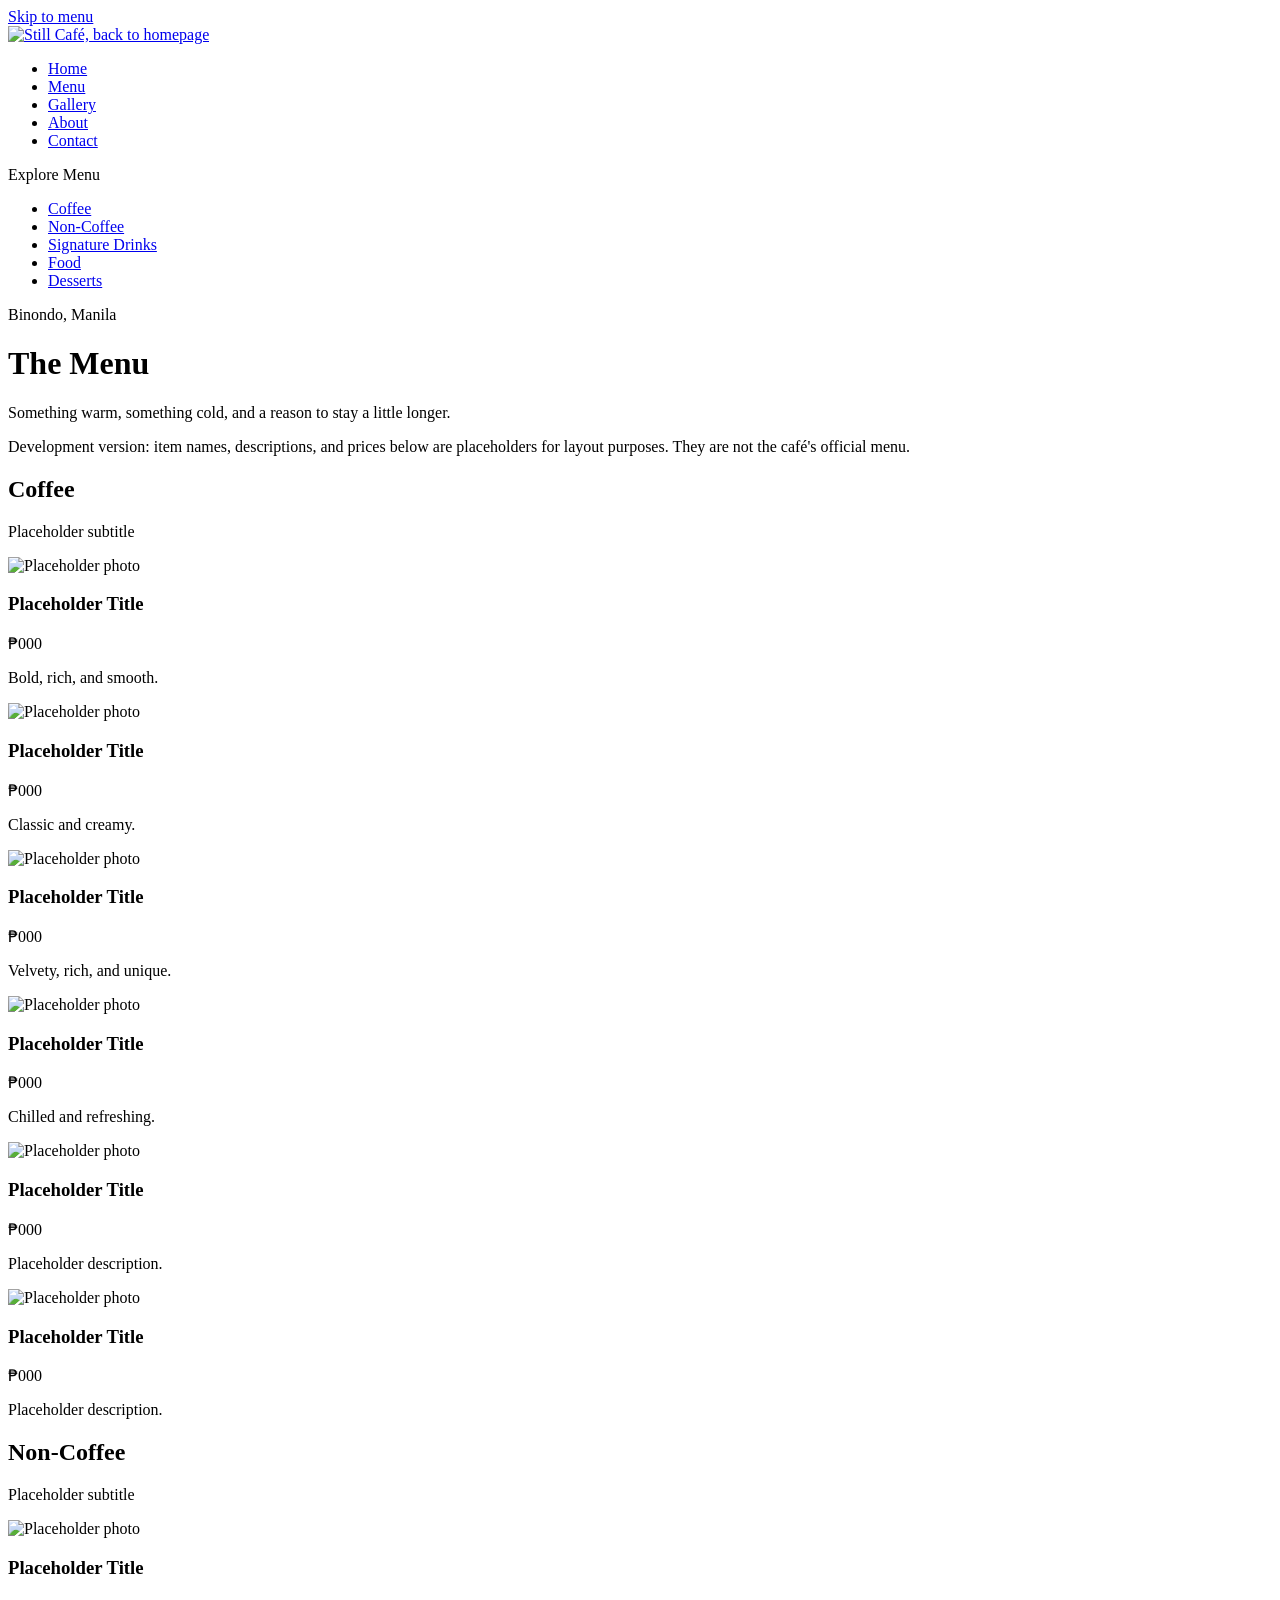
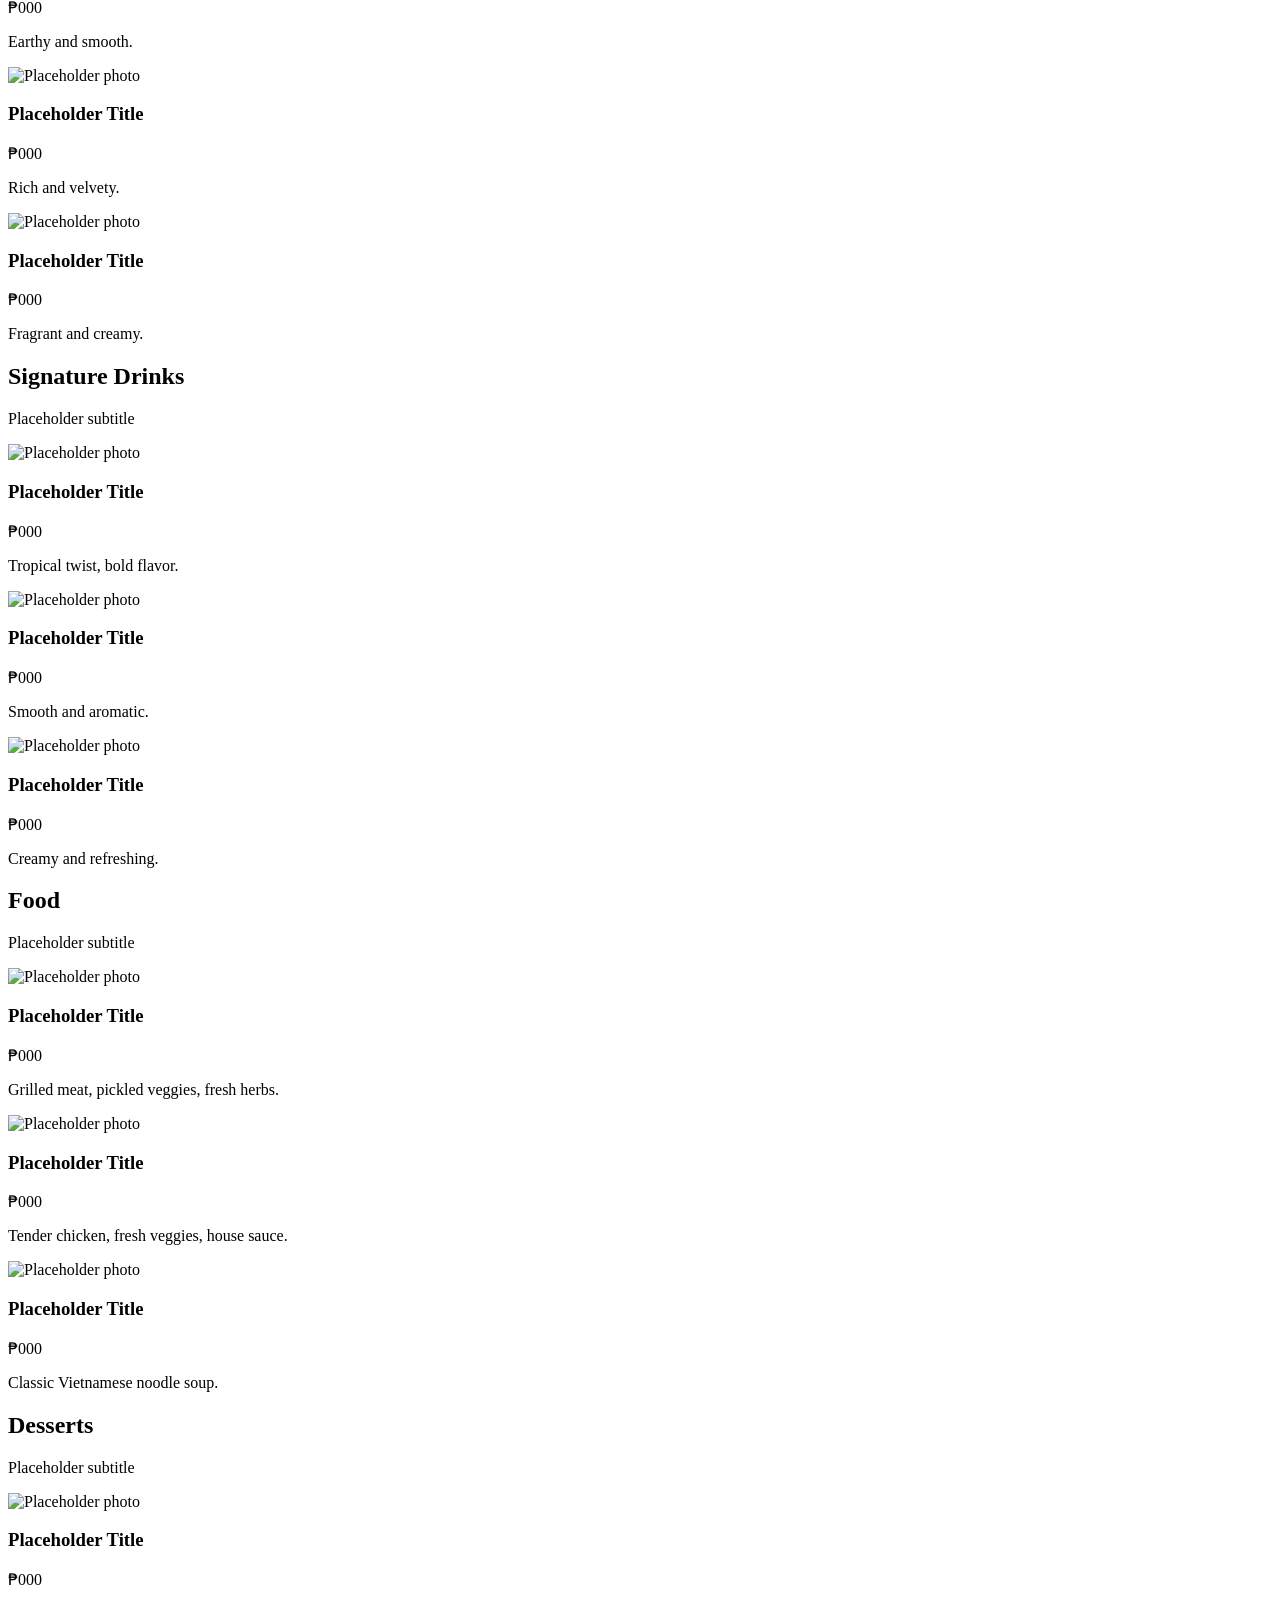
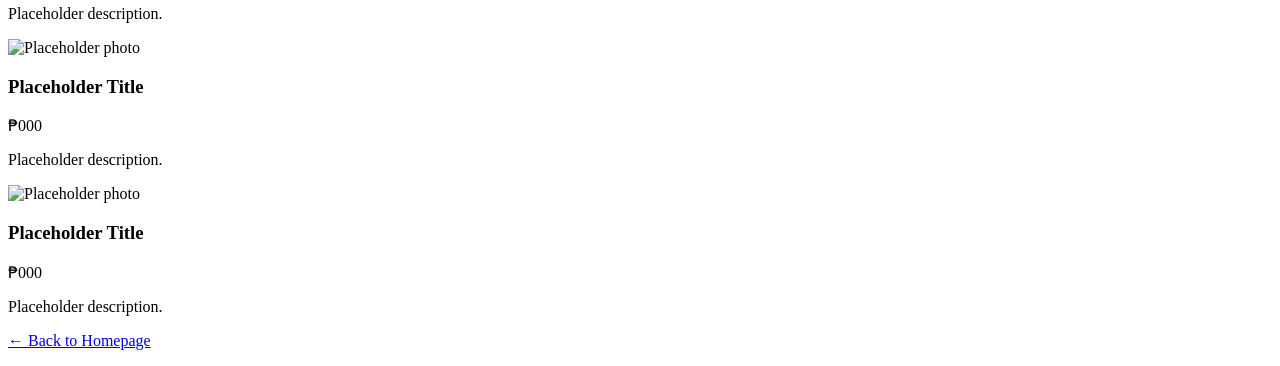
==== menu.html @ 6da1e7d9 "Add files via upload" ====
<!DOCTYPE html>
<html lang="en">
<head>
  <meta charset="UTF-8">
  <meta name="viewport" content="width=device-width, initial-scale=1.0">
  <title>Menu | STIILL CAFÉ (Unofficial Redesign Concept)</title>
  <meta name="description" content="Menu page for an unofficial STIILL CAFÉ website redesign concept.">

  <link rel="preconnect" href="https://fonts.googleapis.com">
  <link rel="preconnect" href="https://fonts.gstatic.com" crossorigin>
  <link href="https://fonts.googleapis.com/css2?family=Cormorant+Garamond:wght@400;500;600&family=Inter:wght@400;500&family=Saira+Extra+Condensed:wght@300;400;500&display=swap" rel="stylesheet">

  <link rel="stylesheet" href="css/style.css">
</head>
<body class="menu-page">

  <a class="skip-link" href="#menu-content">Skip to menu</a>

  <!-- ===== TOP NAVIGATION ===== -->
  <header class="menu-header">
    <nav class="nav container" aria-label="Main navigation">
      <a class="logo" href="index.html">
        <img src="images/logo.png" alt="Still Café, back to homepage">
      </a>
      <ul class="nav-list">
        <li><a href="index.html">Home</a></li>
        <li><a href="menu.html" aria-current="page">Menu</a></li>
        <li><a href="index.html#gallery">Gallery</a></li>
        <li><a href="index.html#about">About</a></li>
        <li><a href="index.html#visit">Contact</a></li>
      </ul>
    </nav>
  </header>

  <div class="menu-layout">

    <!-- ===== SIDEBAR: CATEGORIES ===== -->
    <aside class="menu-sidebar" aria-label="Menu categories">
      <p class="sidebar-title">Explore Menu</p>
      <ul class="sidebar-list">
        <li><a href="#coffee">Coffee</a></li>
        <li><a href="#non-coffee">Non-Coffee</a></li>
        <li><a href="#signature">Signature Drinks</a></li>
        <li><a href="#food">Food</a></li>
        <li><a href="#desserts">Desserts</a></li>
      </ul>
    </aside>

    <!-- ===== MAIN MENU CONTENT ===== -->
    <main class="menu-main" id="menu-content">

      <div class="menu-intro">
        <p class="menu-eyebrow">Binondo, Manila</p>
        <h1>The Menu</h1>
        <p>Something warm, something cold, and a reason to stay a little longer.</p>
        <p class="menu-note">
          Development version: item names, descriptions, and prices below are
          placeholders for layout purposes. They are not the café's official menu.
        </p>
      </div>

      <!-- ----- COFFEE (6 cards = 2 rows of 3) ----- -->
      <section class="menu-section" id="coffee" aria-labelledby="coffee-title">
        <div class="section-head">
          <h2 id="coffee-title">Coffee</h2>
          <p>Placeholder subtitle</p>
        </div>
        <div class="menu-grid">

          <article class="menu-card">
            <div class="menu-card-media">
              <img src="images/menu/coffee-1.jpg" alt="Placeholder photo" loading="lazy">
            </div>
            <div class="menu-card-body">
              <div class="menu-card-head">
                <h3>Placeholder Title</h3>
                <p class="menu-price">₱000</p>
              </div>
              <p class="menu-desc">Bold, rich, and smooth.</p>
            </div>
          </article>

          <article class="menu-card">
            <div class="menu-card-media">
              <img src="images/menu/coffee-2.jpg" alt="Placeholder photo" loading="lazy">
            </div>
            <div class="menu-card-body">
              <div class="menu-card-head">
                <h3>Placeholder Title</h3>
                <p class="menu-price">₱000</p>
              </div>
              <p class="menu-desc">Classic and creamy.</p>
            </div>
          </article>

          <article class="menu-card">
            <div class="menu-card-media">
              <img src="images/menu/coffee-3.jpg" alt="Placeholder photo" loading="lazy">
            </div>
            <div class="menu-card-body">
              <div class="menu-card-head">
                <h3>Placeholder Title</h3>
                <p class="menu-price">₱000</p>
              </div>
              <p class="menu-desc">Velvety, rich, and unique.</p>
            </div>
          </article>

          <article class="menu-card">
            <div class="menu-card-media">
              <img src="images/menu/coffee-4.jpg" alt="Placeholder photo" loading="lazy">
            </div>
            <div class="menu-card-body">
              <div class="menu-card-head">
                <h3>Placeholder Title</h3>
                <p class="menu-price">₱000</p>
              </div>
              <p class="menu-desc">Chilled and refreshing.</p>
            </div>
          </article>

          <article class="menu-card">
            <div class="menu-card-media">
              <img src="images/menu/coffee-5.jpg" alt="Placeholder photo" loading="lazy">
            </div>
            <div class="menu-card-body">
              <div class="menu-card-head">
                <h3>Placeholder Title</h3>
                <p class="menu-price">₱000</p>
              </div>
              <p class="menu-desc">Placeholder description.</p>
            </div>
          </article>

          <article class="menu-card">
            <div class="menu-card-media">
              <img src="images/menu/coffee-6.jpg" alt="Placeholder photo" loading="lazy">
            </div>
            <div class="menu-card-body">
              <div class="menu-card-head">
                <h3>Placeholder Title</h3>
                <p class="menu-price">₱000</p>
              </div>
              <p class="menu-desc">Placeholder description.</p>
            </div>
          </article>

        </div>
      </section>

      <!-- ----- NON-COFFEE ----- -->
      <section class="menu-section" id="non-coffee" aria-labelledby="non-coffee-title">
        <div class="section-head">
          <h2 id="non-coffee-title">Non-Coffee</h2>
          <p>Placeholder subtitle</p>
        </div>
        <div class="menu-grid">

          <article class="menu-card">
            <div class="menu-card-media">
              <img src="images/menu/non-coffee-1.jpg" alt="Placeholder photo" loading="lazy">
            </div>
            <div class="menu-card-body">
              <div class="menu-card-head">
                <h3>Placeholder Title</h3>
                <p class="menu-price">₱000</p>
              </div>
              <p class="menu-desc">Earthy and smooth.</p>
            </div>
          </article>

          <article class="menu-card">
            <div class="menu-card-media">
              <img src="images/menu/non-coffee-2.jpg" alt="Placeholder photo" loading="lazy">
            </div>
            <div class="menu-card-body">
              <div class="menu-card-head">
                <h3>Placeholder Title</h3>
                <p class="menu-price">₱000</p>
              </div>
              <p class="menu-desc">Rich and velvety.</p>
            </div>
          </article>

          <article class="menu-card">
            <div class="menu-card-media">
              <img src="images/menu/non-coffee-3.jpg" alt="Placeholder photo" loading="lazy">
            </div>
            <div class="menu-card-body">
              <div class="menu-card-head">
                <h3>Placeholder Title</h3>
                <p class="menu-price">₱000</p>
              </div>
              <p class="menu-desc">Fragrant and creamy.</p>
            </div>
          </article>

        </div>
      </section>

      <!-- ----- SIGNATURE DRINKS ----- -->
      <section class="menu-section" id="signature" aria-labelledby="signature-title">
        <div class="section-head">
          <h2 id="signature-title">Signature Drinks</h2>
          <p>Placeholder subtitle</p>
        </div>
        <div class="menu-grid">

          <article class="menu-card">
            <div class="menu-card-media">
              <img src="images/menu/signature-1.jpg" alt="Placeholder photo" loading="lazy">
            </div>
            <div class="menu-card-body">
              <div class="menu-card-head">
                <h3>Placeholder Title</h3>
                <p class="menu-price">₱000</p>
              </div>
              <p class="menu-desc">Tropical twist, bold flavor.</p>
            </div>
          </article>

          <article class="menu-card">
            <div class="menu-card-media">
              <img src="images/menu/signature-2.jpg" alt="Placeholder photo" loading="lazy">
            </div>
            <div class="menu-card-body">
              <div class="menu-card-head">
                <h3>Placeholder Title</h3>
                <p class="menu-price">₱000</p>
              </div>
              <p class="menu-desc">Smooth and aromatic.</p>
            </div>
          </article>

          <article class="menu-card">
            <div class="menu-card-media">
              <img src="images/menu/signature-3.jpg" alt="Placeholder photo" loading="lazy">
            </div>
            <div class="menu-card-body">
              <div class="menu-card-head">
                <h3>Placeholder Title</h3>
                <p class="menu-price">₱000</p>
              </div>
              <p class="menu-desc">Creamy and refreshing.</p>
            </div>
          </article>

        </div>
      </section>

      <!-- ----- FOOD ----- -->
      <section class="menu-section" id="food" aria-labelledby="food-title">
        <div class="section-head">
          <h2 id="food-title">Food</h2>
          <p>Placeholder subtitle</p>
        </div>
        <div class="menu-grid">

          <article class="menu-card">
            <div class="menu-card-media">
              <img src="images/menu/food-1.jpg" alt="Placeholder photo" loading="lazy">
            </div>
            <div class="menu-card-body">
              <div class="menu-card-head">
                <h3>Placeholder Title</h3>
                <p class="menu-price">₱000</p>
              </div>
              <p class="menu-desc">Grilled meat, pickled veggies, fresh herbs.</p>
            </div>
          </article>

          <article class="menu-card">
            <div class="menu-card-media">
              <img src="images/menu/food-2.jpg" alt="Placeholder photo" loading="lazy">
            </div>
            <div class="menu-card-body">
              <div class="menu-card-head">
                <h3>Placeholder Title</h3>
                <p class="menu-price">₱000</p>
              </div>
              <p class="menu-desc">Tender chicken, fresh veggies, house sauce.</p>
            </div>
          </article>

          <article class="menu-card">
            <div class="menu-card-media">
              <img src="images/menu/food-3.jpg" alt="Placeholder photo" loading="lazy">
            </div>
            <div class="menu-card-body">
              <div class="menu-card-head">
                <h3>Placeholder Title</h3>
                <p class="menu-price">₱000</p>
              </div>
              <p class="menu-desc">Classic Vietnamese noodle soup.</p>
            </div>
          </article>

        </div>
      </section>

      <!-- ----- DESSERTS ----- -->
      <section class="menu-section" id="desserts" aria-labelledby="desserts-title">
        <div class="section-head">
          <h2 id="desserts-title">Desserts</h2>
          <p>Placeholder subtitle</p>
        </div>
        <div class="menu-grid">

          <article class="menu-card">
            <div class="menu-card-media">
              <img src="images/menu/dessert-1.jpg" alt="Placeholder photo" loading="lazy">
            </div>
            <div class="menu-card-body">
              <div class="menu-card-head">
                <h3>Placeholder Title</h3>
                <p class="menu-price">₱000</p>
              </div>
              <p class="menu-desc">Placeholder description.</p>
            </div>
          </article>

          <article class="menu-card">
            <div class="menu-card-media">
              <img src="images/menu/dessert-2.jpg" alt="Placeholder photo" loading="lazy">
            </div>
            <div class="menu-card-body">
              <div class="menu-card-head">
                <h3>Placeholder Title</h3>
                <p class="menu-price">₱000</p>
              </div>
              <p class="menu-desc">Placeholder description.</p>
            </div>
          </article>

          <article class="menu-card">
            <div class="menu-card-media">
              <img src="images/menu/dessert-3.jpg" alt="Placeholder photo" loading="lazy">
            </div>
            <div class="menu-card-body">
              <div class="menu-card-head">
                <h3>Placeholder Title</h3>
                <p class="menu-price">₱000</p>
              </div>
              <p class="menu-desc">Placeholder description.</p>
            </div>
          </article>

        </div>
      </section>

      <!-- ----- BACK BUTTON AND FOOTER NOTE ----- -->
      <div class="menu-back">
        <a class="btn btn-dark" href="index.html">← Back to Homepage</a>
      </div>

      <p class="menu-footer">

      </p>

    </main>
  </div>
    <script src="js/main.js"></script>
</body>
</html>
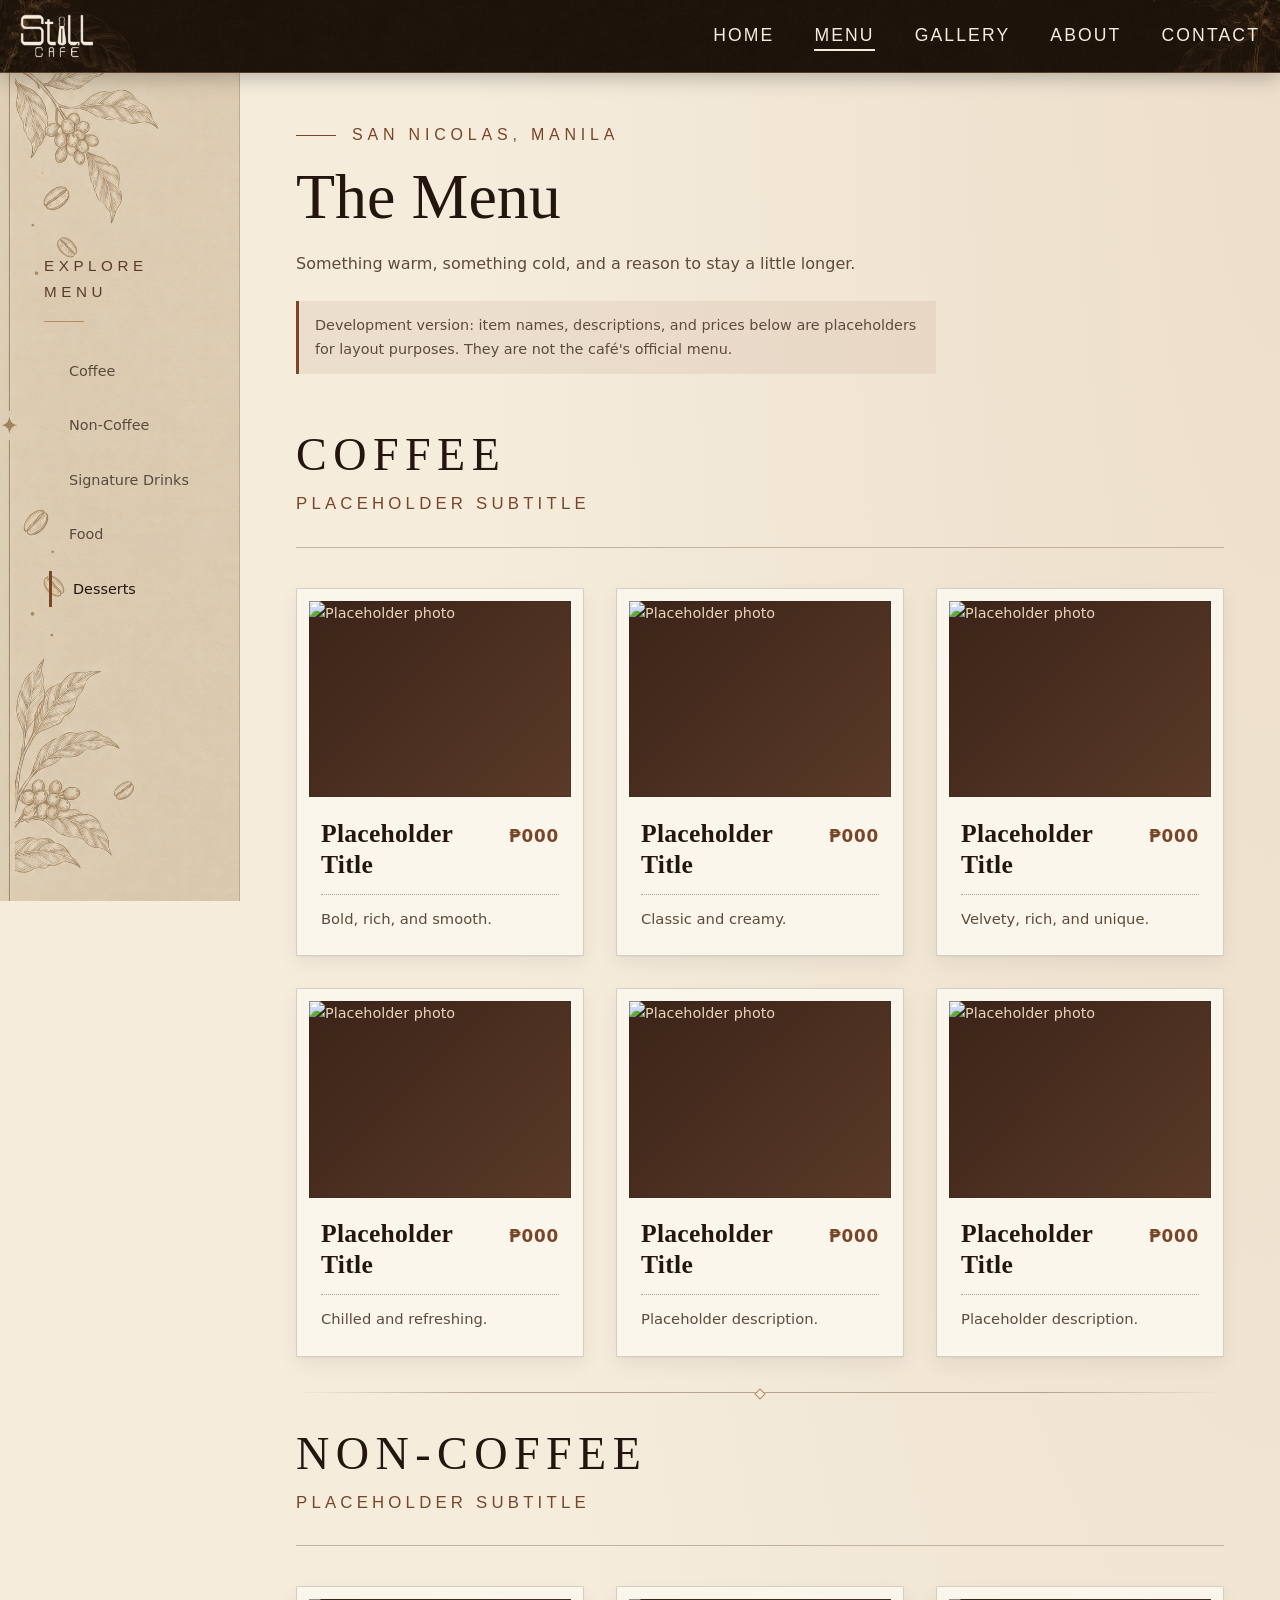
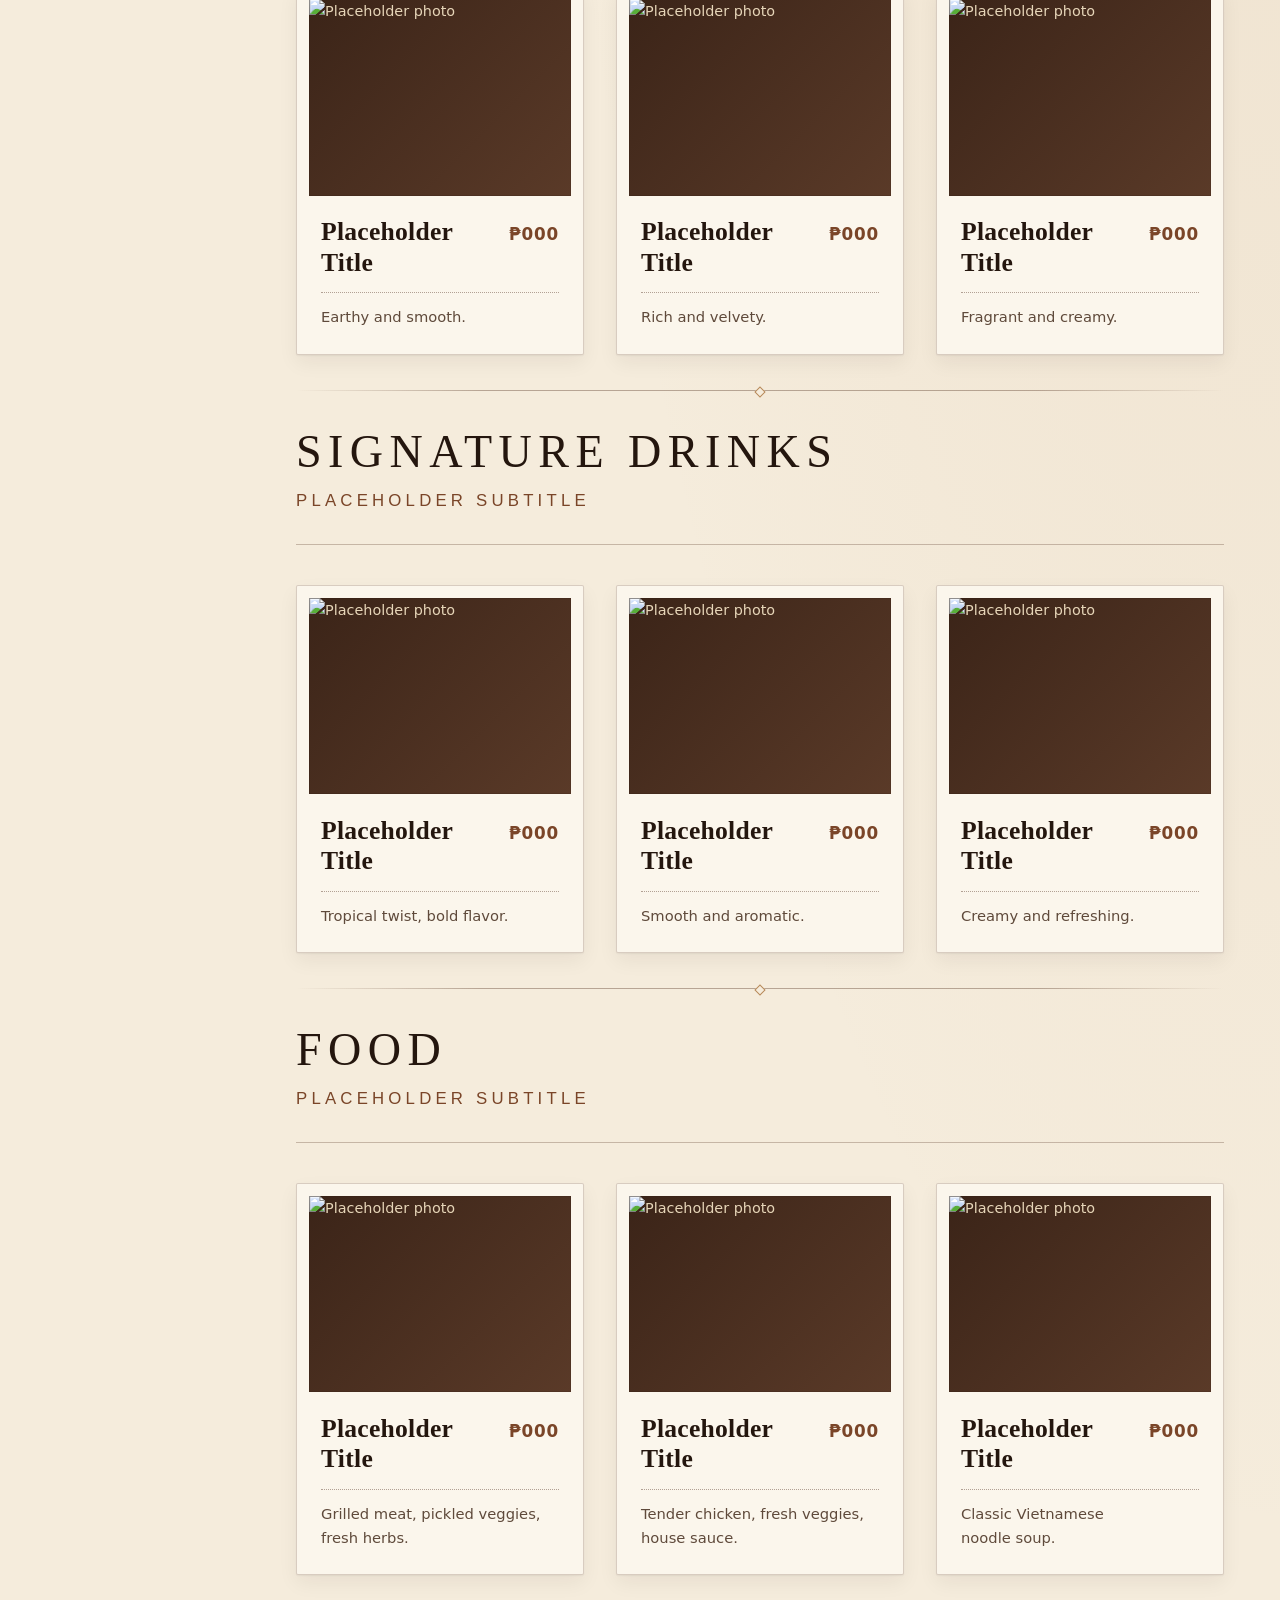
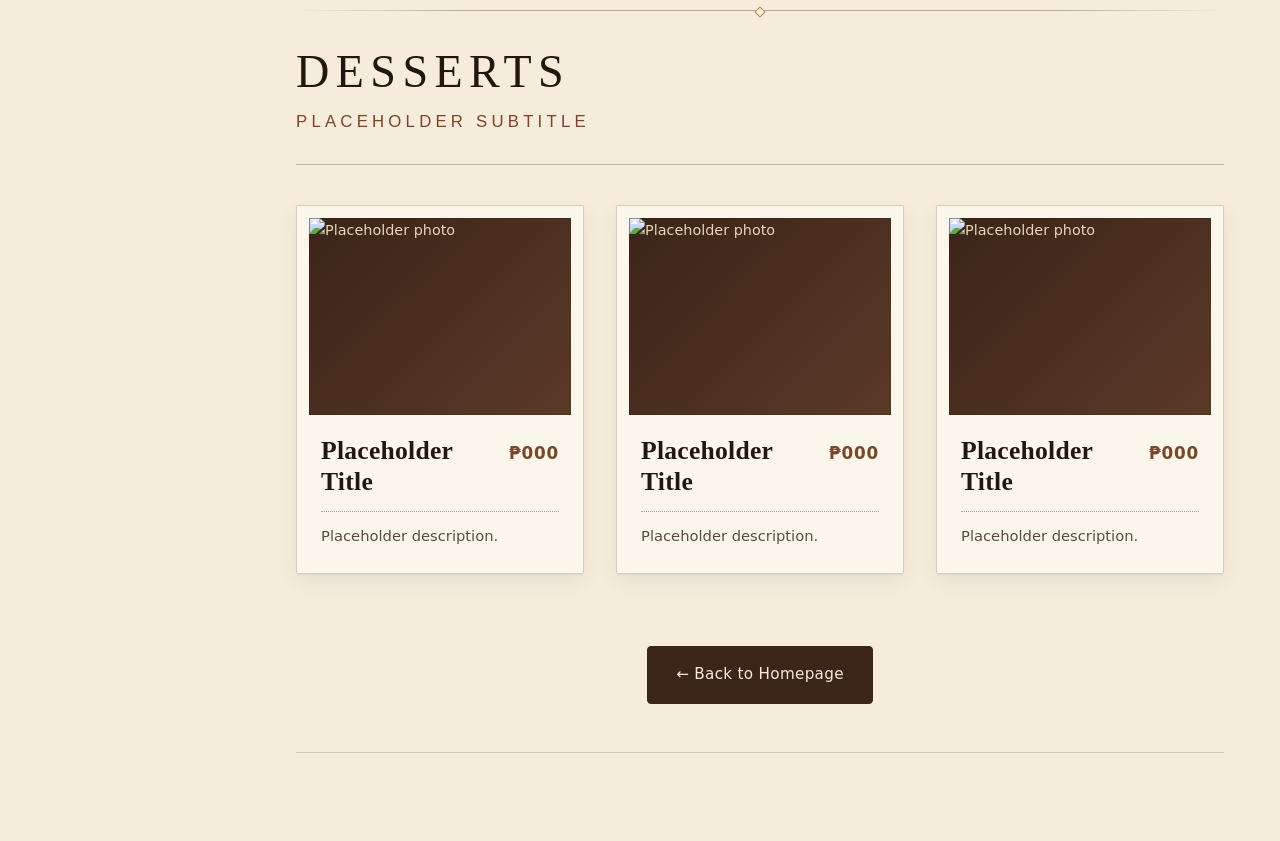
==== commit c7a63c18: "Update menu.html" ====
--- a/menu.html
+++ b/menu.html
@@ -50,7 +50,7 @@
     <main class="menu-main" id="menu-content">
 
       <div class="menu-intro">
-        <p class="menu-eyebrow">Binondo, Manila</p>
+        <p class="menu-eyebrow">San Nicolas, Manila</p>
         <h1>The Menu</h1>
         <p>Something warm, something cold, and a reason to stay a little longer.</p>
         <p class="menu-note">
@@ -361,4 +361,4 @@
   </div>
     <script src="js/main.js"></script>
 </body>
-</html>+</html>
--- a/css/style.css
+++ b/css/style.css
@@ -0,0 +1,1138 @@
+/* ==========================================================
+   STIILL CAFÉ (Unofficial Redesign Concept)
+   style.css
+   ========================================================== */
+
+/* ---------- 1. DESIGN TOKENS (CSS custom properties) ---------- */
+:root {
+  /* Colors */
+  --color-black: #120c09;
+  --color-espresso: #1f140f;
+  --color-coffee: #3b2418;
+  --color-roast: #5a3a28;
+  --color-caramel: #b88a5a;
+  --color-beige: #e6d5b8;
+  --color-cream: #f5ecdc;
+
+  /* Fonts */
+  --font-heading: "Cormorant Garamond", Georgia, serif;
+  --font-body: "Inter", system-ui, -apple-system, "Segoe UI", sans-serif;
+  --font-accent: "Saira Extra Condensed", "Jura", sans-serif;
+
+  /* Spacing scale */
+  --space-xs: 0.5rem;
+  --space-sm: 1rem;
+  --space-md: 1.5rem;
+  --space-lg: 3rem;
+  --space-xl: 5rem;
+
+  /* Layout and effects */
+  --container-width: 1300px;
+  --transition: 0.3s ease;
+}
+
+/* ---------- 2. RESET AND BASE STYLES ---------- */
+*,
+*::before,
+*::after {
+  box-sizing: border-box;
+}
+
+body {
+  margin: 0;
+  font-family: var(--font-body);
+  font-size: 1rem;
+  line-height: 1.7;
+  color: var(--color-cream);
+  background-color: var(--color-espresso);
+}
+
+img {
+  display: block;
+  max-width: 100%;
+  height: auto;
+}
+
+h1, h2, h3 {
+  margin: 0;
+  font-family: var(--font-heading);
+  font-weight: 600;
+  line-height: 1.15;
+}
+
+p {
+  margin: 0;
+}
+
+a {
+  color: inherit;
+  text-decoration: none;
+}
+
+ul {
+  margin: 0;
+  padding: 0;
+  list-style: none;
+}
+
+/* ---------- 3. REUSABLE LAYOUT CLASSES ---------- */
+.container {
+  width: min(100% - 2.5rem, var(--container-width));
+  margin-inline: auto;
+}
+
+/* ---------- 4. BUTTONS ---------- */
+.btn {
+  display: inline-flex;
+  align-items: center;
+  gap: 0.75rem;
+  padding: 0.95rem 1.75rem;
+  border: 1px solid var(--color-cream);
+  border-radius: 4px;
+  font-size: 0.95rem;
+  font-weight: 500;
+  letter-spacing: 0.02em;
+  transition: background-color var(--transition), color var(--transition),
+    border-color var(--transition);
+}
+
+.btn-primary {
+  background-color: var(--color-cream);
+  color: var(--color-black);
+}
+
+.btn-primary:hover {
+  background-color: var(--color-caramel);
+  border-color: var(--color-caramel);
+}
+
+.btn-outline {
+  background-color: rgba(18, 12, 9, 0.35);
+  border-color: rgba(245, 236, 220, 0.6);
+  color: var(--color-cream);
+}
+
+.btn-outline:hover {
+  background-color: var(--color-cream);
+  border-color: var(--color-cream);
+  color: var(--color-black);
+}
+
+.btn-icon {
+  width: 1.1rem;
+  height: 1.1rem;
+  fill: none;
+  stroke: currentColor;
+  stroke-width: 1.8;
+}
+
+/* ---------- 5. ACCESSIBILITY ---------- */
+/* Visible focus ring for keyboard users (Tab key) */
+:focus-visible {
+  outline: 3px solid var(--color-caramel);
+  outline-offset: 3px;
+}
+
+/* "Skip to content" link, hidden until focused */
+.skip-link {
+  position: absolute;
+  top: -100px;
+  left: var(--space-sm);
+  z-index: 100;
+  padding: 0.75rem 1.25rem;
+  background-color: var(--color-cream);
+  color: var(--color-black);
+}
+
+.skip-link:focus {
+  top: var(--space-sm);
+}
+
+/* ---------- 6. NAVIGATION ---------- */
+.site-header {
+  position: absolute;          /* floats over the hero */
+  top: 0;
+  left: 0;
+  right: 0;
+  z-index: 10;
+  background-color: rgba(18, 12, 9, 0.55);   /* dark, see-through */
+  backdrop-filter: blur(6px);
+  border-bottom: 1px solid rgba(245, 236, 220, 0.15);
+}
+
+.nav {
+  display: flex;
+  flex-wrap: wrap;
+  align-items: center;
+  justify-content: space-between;
+  gap: var(--space-sm);
+  padding-block: 1.5rem;
+}
+
+.logo img {
+  height: 3.25rem;     /* logo size: raise it for bigger, lower it for smaller */
+  width: auto;         /* keeps the original proportions */
+}
+
+.nav-list {
+  display: flex;
+  flex-wrap: wrap;
+  gap: var(--space-xs) 2.5rem;
+}
+
+.nav-list a {
+  padding-block: 0.35rem;
+  border-bottom: 2px solid transparent;
+  transition: border-color var(--transition);
+}
+
+.nav-list a:hover {
+  border-bottom-color: var(--color-caramel);
+}
+
+.nav-list a[aria-current="page"] {
+  border-bottom-color: var(--color-cream);
+}
+
+/* ---------- 7. HERO ---------- */
+.hero {
+  position: relative;
+  overflow: hidden;
+  display: flex;
+  align-items: center;
+  min-height: 100vh;
+  min-height: 100svh;
+  padding-block: 9rem 5rem;
+  background-color: var(--color-coffee);
+}
+
+/* Layer 1: the photo (sharp, no blur) */
+.hero::before {
+  content: "";
+  position: absolute;
+  inset: 0;
+  background-image: url("../images/hero.png");
+  background-size: cover;
+  background-position: center 40%;
+}
+
+/* Layer 2: dark overlay: heavy on the left for text, light on the right so the sign glows */
+.hero::after {
+  content: "";
+  position: absolute;
+  inset: 0;
+  background:
+    linear-gradient(to right, rgba(18, 12, 9, 0.92) 0%, rgba(18, 12, 9, 0.7) 35%, rgba(18, 12, 9, 0.1) 70%),
+    linear-gradient(to bottom, rgba(18, 12, 9, 0.55) 0%, transparent 25%);
+}
+
+/* Layer 3: the text */
+.hero .container {
+  position: relative;
+  z-index: 1;
+}
+
+.hero-content {
+  max-width: 42rem;
+}
+
+.hero-eyebrow {
+  margin-bottom: 2rem;
+  color: var(--color-beige);
+}
+
+.nav-list a,
+.hero-eyebrow {
+  font-family: var(--font-accent);
+  font-weight: 400;
+  font-size: 1.1rem;
+  letter-spacing: 0.12em;
+  text-transform: uppercase;
+}
+
+.hero h1 {
+  margin-bottom: 1.75rem;
+  font-family: var(--font-accent);
+  font-size: clamp(3.5rem, 9vw, 7rem);   /* bigger, because condensed fonts run narrow */
+  font-weight: 300;
+  line-height: 1;
+  letter-spacing: 0.04em;
+  text-transform: uppercase;             /* delete this line for normal capitalization */
+}
+
+.hero-text {
+  max-width: 28rem;
+  margin-bottom: 2.5rem;
+  font-family: var(--font-accent);
+  font-size: 1.5rem;
+  font-weight: 400;
+  line-height: 1.4;
+  letter-spacing: 0.04em;
+}
+
+.hero-actions {
+  display: flex;
+  flex-wrap: wrap;
+  gap: var(--space-sm);
+}
+
+/* ---------- 8. RESPONSIVE: PHONES ---------- */
+@media (max-width: 640px) {
+  .logo img {
+    height: 2.75rem;
+  }
+
+  .nav {
+    justify-content: center;
+    text-align: center;
+  }
+
+  .nav-list {
+    justify-content: center;
+  }
+
+  .hero {
+    padding-top: 10rem;
+  }
+}
+
+/* ==========================================================
+   9. MENU PAGE
+   ========================================================== */
+
+html {
+  scroll-behavior: smooth;   /* smooth jump when a sidebar link is clicked */
+}
+
+.menu-page {
+  --header-h: 4.5rem;        /* height of the sticky top nav */
+  --strip-h: 3.5rem;         /* height of the category strip (tablet/phone) */
+  background-color: var(--color-cream);
+  color: var(--color-espresso);
+}
+
+/* ---------- Top nav (dark, sticky) ---------- */
+.menu-header {
+  position: sticky;
+  top: 0;
+  z-index: 20;
+  background-color: rgba(18, 12, 9, 0.96);
+  border-bottom: 1px solid rgba(245, 236, 220, 0.15);
+  color: var(--color-cream);
+}
+
+.menu-header .nav {
+  min-height: var(--header-h);
+  padding-block: 0.5rem;
+}
+
+.menu-header .logo img {
+  height: 2.75rem;
+}
+
+/* ---------- Sidebar (a horizontal strip on small screens) ---------- */
+.menu-sidebar {
+  position: sticky;
+  top: var(--header-h);
+  z-index: 15;
+  display: flex;
+  align-items: center;
+  overflow-x: auto;                 /* strip scrolls sideways if it must */
+  padding: 0.5rem 1.25rem;
+  background-color: var(--color-beige);
+  border-bottom: 1px solid rgba(59, 36, 24, 0.2);
+}
+
+.sidebar-title {
+  display: none;                    /* shown only on desktop */
+  font-family: var(--font-accent, var(--font-body));
+  font-size: 0.95rem;
+  letter-spacing: 0.3em;
+  text-transform: uppercase;
+  color: var(--color-roast);
+}
+
+.sidebar-list {
+  display: flex;
+  gap: 0.5rem;
+}
+
+.sidebar-list a {
+  display: block;
+  padding: 0.6rem 1rem;
+  border: 1px solid transparent;
+  color: #6b5d52;
+  font-size: 0.9rem;
+  font-weight: 500;
+  white-space: nowrap;
+  transition: background-color var(--transition), color var(--transition),
+    border-color var(--transition);
+}
+
+.sidebar-list a:hover {
+  color: var(--color-coffee);
+}
+
+/* Active category (the class is added by js/main.js) */
+.sidebar-list a.is-active {
+  background-color: transparent;
+  color: var(--color-coffee);               /* deep coffee brown */
+  text-decoration: underline;
+  text-decoration-thickness: 1px;
+  text-underline-offset: 0.4em;
+}
+
+/* ---------- Main content ---------- */
+.menu-main {
+  padding: 2.5rem 1.25rem 3rem;
+}
+
+.menu-intro {
+  max-width: 40rem;
+  margin-bottom: 3.5rem;
+}
+
+.menu-eyebrow {
+  margin-bottom: 0.75rem;
+  font-family: var(--font-accent, var(--font-body));
+  font-size: 1rem;
+  letter-spacing: 0.3em;
+  text-transform: uppercase;
+  color: var(--color-roast);
+}
+
+.menu-intro h1 {
+  margin-bottom: 1rem;
+  font-size: clamp(2.5rem, 5vw, 4rem);
+  font-weight: 500;
+}
+
+.menu-intro p {
+  color: var(--color-roast);
+}
+
+.menu-note {
+  margin-top: 1.5rem;
+  padding: 0.75rem 1rem;
+  border-left: 3px solid var(--color-caramel);
+  background-color: rgba(184, 138, 90, 0.15);
+  font-size: 0.9rem;
+}
+
+/* ---------- Sections ---------- */
+.menu-section {
+  /* when a sidebar link scrolls here, stop below the sticky bars */
+  scroll-margin-top: calc(var(--header-h) + var(--strip-h) + 1.5rem);
+  margin-bottom: 4.5rem;
+}
+
+.section-head {
+  margin-bottom: 2rem;
+  padding-bottom: 1rem;
+  border-bottom: 1px solid rgba(59, 36, 24, 0.25);   /* the thin divider */
+}
+
+.section-head h2 {
+  font-size: clamp(1.9rem, 3vw, 2.5rem);
+  font-weight: 500;
+  letter-spacing: 0.08em;
+  text-transform: uppercase;
+}
+
+.section-head p {
+  margin-top: 0.35rem;
+  font-family: var(--font-accent, var(--font-body));
+  font-size: 1rem;
+  letter-spacing: 0.2em;
+  text-transform: uppercase;
+  color: var(--color-roast);
+}
+
+/* ---------- Card grid: 1 column on phones ---------- */
+.menu-grid {
+  display: grid;
+  grid-template-columns: 1fr;
+  gap: 1.5rem;
+}
+
+.menu-card {
+  display: flex;
+  flex-direction: column;
+  border: 1px solid rgba(59, 36, 24, 0.22);
+  border-radius: 2px;                       /* almost square, like a printed menu */
+  background-color: rgba(255, 255, 255, 0.4);
+  transition: transform var(--transition), border-color var(--transition),
+    box-shadow var(--transition);
+}
+
+.menu-card:hover {
+  transform: translateY(-4px);
+  border-color: var(--color-caramel);
+  box-shadow: 0 10px 24px rgba(31, 20, 15, 0.12);
+}
+
+.menu-card-media {
+  overflow: hidden;                         /* keeps the zoom inside the frame */
+  aspect-ratio: 4 / 3;                      /* every image the same shape */
+  background: linear-gradient(135deg, var(--color-coffee), var(--color-roast));
+}
+
+.menu-card-media img {
+  width: 100%;
+  height: 100%;
+  object-fit: cover;                        /* fills the frame without stretching */
+  transition: transform 0.6s ease;
+}
+
+.menu-card:hover .menu-card-media img {
+  transform: scale(1.05);
+}
+
+.menu-card-body {
+  display: flex;
+  flex-direction: column;
+  flex-grow: 1;
+  gap: 0.5rem;
+  padding: 1.25rem 1.25rem 1.5rem;
+}
+
+.menu-card-head {
+  display: flex;
+  justify-content: space-between;
+  align-items: baseline;
+  gap: 1rem;
+}
+
+.menu-card h3 {
+  font-size: 1.5rem;
+  font-weight: 500;
+  line-height: 1.2;
+}
+
+.menu-price {
+  flex-shrink: 0;
+  font-weight: 500;
+  letter-spacing: 0.04em;
+  color: var(--color-roast);
+}
+
+.menu-desc {
+  font-size: 0.9rem;
+  line-height: 1.6;
+  color: var(--color-roast);
+}
+
+/* ---------- Back button and footer note ---------- */
+.btn-dark {
+  background-color: var(--color-coffee);
+  border-color: var(--color-coffee);
+  color: var(--color-cream);
+}
+
+.btn-dark:hover {
+  background-color: var(--color-caramel);
+  border-color: var(--color-caramel);
+  color: var(--color-black);
+}
+
+.menu-back {
+  margin-top: 1rem;
+  text-align: center;
+}
+
+.menu-footer {
+  margin-top: 3rem;
+  padding-top: 1.5rem;
+  border-top: 1px solid rgba(59, 36, 24, 0.2);
+  font-size: 0.85rem;
+  text-align: center;
+  color: var(--color-roast);
+}
+
+/* ---------- Tablets: 2 cards per row ---------- */
+@media (min-width: 600px) {
+  .menu-grid {
+    grid-template-columns: repeat(2, 1fr);
+  }
+
+  .menu-main {
+    padding-inline: 2rem;
+  }
+}
+
+/* ---------- Phones: nav scrolls away, category strip sticks to top ---------- */
+@media (max-width: 599px) {
+  .menu-page {
+    --header-h: 0px;
+  }
+
+  .menu-header {
+    position: static;
+  }
+
+  .menu-header .nav {
+    justify-content: center;
+    padding-block: 0.75rem;
+  }
+}
+
+/* ---------- Desktop: left sidebar + exactly 3 cards per row ---------- */
+@media (min-width: 1100px) {
+  .menu-page {
+    --strip-h: 0px;
+  }
+
+  .menu-layout {
+    display: grid;
+    grid-template-columns: 15rem 1fr;
+    align-items: start;
+  }
+
+  .menu-sidebar {
+    flex-direction: column;
+    align-items: stretch;
+    gap: 1.5rem;
+    height: calc(100vh - var(--header-h));
+    overflow-x: visible;
+    overflow-y: auto;
+    padding: 2.5rem 1.5rem;
+    border-bottom: none;
+    border-right: 1px solid rgba(59, 36, 24, 0.2);
+  }
+
+  .sidebar-title {
+    display: block;
+  }
+
+  .sidebar-list {
+    flex-direction: column;
+    gap: 0.25rem;
+  }
+
+  .sidebar-list a {
+    padding: 0.75rem 1rem;
+  }
+
+  .menu-main {
+    padding: 3rem 3.5rem 4rem;
+  }
+
+  .menu-grid {
+    grid-template-columns: repeat(3, 1fr);    /* exactly three per row */
+    gap: 2rem;
+  }
+}
+
+/* ---------- Respect people who prefer less motion ---------- */
+@media (prefers-reduced-motion: reduce) {
+  html {
+    scroll-behavior: auto;
+  }
+
+  .menu-card,
+  .menu-card-media img {
+    transition: none;
+  }
+
+  .menu-card:hover,
+  .menu-card:hover .menu-card-media img {
+    transform: none;
+  }
+}
+
+/* ==========================================================
+   10. MENU PAGE POLISH
+   ========================================================== */
+
+/* ---------- Richer palette (only used on the menu page) ---------- */
+.menu-page {
+  --color-mocha: #7a4528;    /* richer coffee brown for accents */
+  --color-ink: #24160e;      /* deep brown-black for headings */
+  --color-paper: #fbf6ec;    /* warm card background */
+  --color-muted: #5f4a3b;    /* softer brown for descriptions */
+}
+
+::selection {
+  background-color: var(--color-mocha);
+  color: var(--color-cream);
+}
+
+/* ---------- Navbar: warmer dark brown with a thin gold-brown edge ---------- */
+.menu-header {
+  background-color: rgba(38, 23, 15, 0.97);
+  border-bottom: 1px solid rgba(184, 138, 90, 0.35);
+}
+
+/* ---------- Page atmosphere: a faint warm glow in the top corner ---------- */
+.menu-main {
+  counter-reset: menu-section;     /* used for the "No. 01" numbering below */
+  background-image: radial-gradient(
+    ellipse at 100% 0%,
+    rgba(184, 138, 90, 0.14),
+    transparent 55%
+  );
+}
+
+/* ---------- Intro ---------- */
+.menu-intro .menu-eyebrow {
+  color: var(--color-mocha);
+  font-weight: 500;
+}
+
+/* small line before "Binondo, Manila" */
+.menu-intro .menu-eyebrow::before {
+  content: "";
+  display: inline-block;
+  width: 2.5rem;
+  height: 1px;
+  margin-right: 1rem;
+  vertical-align: middle;
+  background-color: currentColor;
+}
+
+.menu-intro h1 {
+  color: var(--color-ink);
+}
+
+.menu-intro p {
+  color: var(--color-muted);
+}
+
+.menu-note {
+  border-left-color: var(--color-mocha);
+  background-color: rgba(122, 69, 40, 0.08);
+}
+
+/* ---------- Section heading area ---------- */
+.menu-section {
+  position: relative;
+  counter-increment: menu-section;
+  /* more room between the sticky bars and the heading after a sidebar click */
+  scroll-margin-top: calc(var(--header-h) + var(--strip-h) + 2.75rem);
+}
+
+.section-head {
+  position: relative;
+  margin-bottom: 2.5rem;
+  padding-bottom: 1.75rem;          /* more space before the divider */
+  border-bottom: 1px solid rgba(90, 58, 40, 0.3);
+}
+
+.section-head h2 {
+  font-size: clamp(2.1rem, 3.6vw, 3rem);
+  font-weight: 500;
+  line-height: 1.1;
+  letter-spacing: 0.14em;
+  color: var(--color-ink);          /* strong contrast on cream */
+}
+
+.section-head p {
+  margin-top: 0.6rem;
+  font-size: 1.05rem;
+  font-weight: 500;
+  letter-spacing: 0.25em;
+  color: var(--color-mocha);
+}
+
+/* ---------- Section separators: fading line with a small diamond ---------- */
+.menu-section:not(:last-of-type)::before {
+  content: "";
+  position: absolute;
+  left: 0;
+  right: 0;
+  bottom: -2.25rem;
+  height: 1px;
+  background: linear-gradient(
+    to right,
+    transparent,
+    rgba(90, 58, 40, 0.4) 20%,
+    rgba(90, 58, 40, 0.4) 80%,
+    transparent
+  );
+}
+
+.menu-section:not(:last-of-type)::after {
+  content: "";
+  position: absolute;
+  left: 50%;
+  bottom: calc(-2.25rem - 5px);
+  width: 8px;
+  height: 8px;
+  border: 1px solid var(--color-caramel);
+  background-color: var(--color-cream);
+  transform: translateX(-50%) rotate(45deg);
+}
+
+/* ---------- Cards: framed like a printed menu ---------- */
+.menu-card {
+  padding: 0.75rem;                              /* the "mat" around the photo */
+  border: 1px solid rgba(90, 58, 40, 0.22);
+  background-color: var(--color-paper);
+  box-shadow:
+    0 1px 2px rgba(36, 22, 14, 0.06),
+    0 8px 20px rgba(36, 22, 14, 0.06);             /* gentle, not heavy */
+}
+
+.menu-card:hover {
+  border-color: var(--color-mocha);
+  box-shadow:
+    0 2px 4px rgba(36, 22, 14, 0.08),
+    0 16px 32px rgba(36, 22, 14, 0.14);
+}
+
+/* thin inner border on the photo */
+.menu-card-media {
+  position: relative;
+}
+
+.menu-card-media::after {
+  content: "";
+  position: absolute;
+  inset: 0;
+  box-shadow: inset 0 0 0 1px rgba(36, 22, 14, 0.15);
+  pointer-events: none;
+}
+
+.menu-card-body {
+  gap: 0.75rem;
+  padding: 1.35rem 0.75rem 0.75rem;
+}
+
+/* name + price row, with a dotted line like a classic menu */
+.menu-card-head {
+  padding-bottom: 0.85rem;
+  border-bottom: 1px dotted rgba(90, 58, 40, 0.45);
+}
+
+/* ---------- Typography: four clearly different roles ---------- */
+.menu-card h3 {                  /* product name: serif, semibold */
+  font-size: 1.6rem;
+  font-weight: 600;
+  letter-spacing: 0.01em;
+  color: var(--color-ink);
+}
+
+.menu-price {                    /* price: clean sans, brown, tabular numbers */
+  font-size: 1.05rem;
+  font-weight: 600;
+  letter-spacing: 0.05em;
+  font-variant-numeric: tabular-nums;
+  color: var(--color-mocha);
+}
+
+.menu-desc {                     /* description: quiet and readable */
+  font-size: 0.92rem;
+  line-height: 1.65;
+  color: var(--color-muted);
+}
+
+/* ---------- Sidebar: indicator bar + smoother hover ---------- */
+.sidebar-list a {
+  position: relative;
+  transition: color 0.35s ease, transform 0.35s ease;
+}
+
+/* the indicator (an underline on phones/tablets, a side bar on desktop) */
+.sidebar-list a::before {
+  content: "";
+  position: absolute;
+  left: 1rem;
+  right: 1rem;
+  bottom: 0.3rem;
+  height: 2px;
+  background-color: var(--color-mocha);
+  transform: scaleX(0);
+  transform-origin: left;
+  transition: transform 0.35s ease;
+}
+
+.sidebar-list a:hover {
+  color: var(--color-mocha);
+}
+
+.sidebar-list a:hover::before {
+  transform: scaleX(0.35);       /* a small preview of the indicator */
+}
+
+.sidebar-list a.is-active {
+  background-color: transparent;
+  color: var(--color-ink);
+  text-decoration: none;         /* replaces the old underline */
+}
+
+.sidebar-list a.is-active::before {
+  transform: scaleX(1);
+}
+
+/* little decorative line under "Explore Menu" (desktop only, since the title is hidden elsewhere) */
+.sidebar-title::after {
+  content: "";
+  display: block;
+  width: 2.5rem;
+  height: 1px;
+  margin-top: 1rem;
+  background-color: var(--color-caramel);
+}
+
+@media (min-width: 1100px) {
+  .sidebar-list a {
+    padding-left: 1.5rem;
+  }
+
+  .sidebar-list a::before {
+    top: 0.4rem;
+    right: auto;
+    bottom: 0.4rem;
+    left: 0;
+    width: 3px;
+    height: auto;
+    transform: scaleY(0);
+    transform-origin: top;
+  }
+
+  .sidebar-list a:hover {
+    transform: translateX(4px);
+  }
+
+  .sidebar-list a:hover::before {
+    transform: scaleY(0.4);
+  }
+
+  .sidebar-list a.is-active {
+    transform: translateX(4px);
+  }
+
+  .sidebar-list a.is-active::before {
+    transform: scaleY(1);
+  }
+}
+
+/* ---------- Less motion for people who prefer it ---------- */
+@media (prefers-reduced-motion: reduce) {
+  .sidebar-list a,
+  .sidebar-list a::before {
+    transition: none;
+  }
+
+  .sidebar-list a:hover,
+  .sidebar-list a.is-active {
+    transform: none;
+  }
+}
+
+/* ==========================================================
+   11. SIDEBAR BOTANICAL BACKGROUND (desktop only)
+   ========================================================== */
+@media (min-width: 1100px) {
+  .menu-sidebar {
+    background-color: var(--color-beige);          /* shows if the image fails to load */
+    background-image: url("../images/sidebar-bg.png");
+    background-repeat: no-repeat;
+    background-size: cover;
+    background-position: -0.75rem top;                 /* keeps the leaves and the thin line */
+
+    /* top padding leaves room for the leaves, left padding clears the vertical line */
+    padding: max(9rem, 20vh) 1.5rem 2.5rem 2.75rem;
+  }
+
+  /* slightly darker links so they stay readable over the paper texture */
+  .sidebar-list a {
+    color: #5a4a3d;
+  }
+}
+
+/* ==========================================================
+   12. NAVBAR BACKGROUND IMAGE
+   ========================================================== */
+.menu-header {
+  background-color: #1f140f;                  /* fallback while the image loads */
+  background-image: url("../images/nav-bg.png");
+  background-size: cover;
+  background-position: center 62%;            /* shows the leaves at the far left and right */
+  background-repeat: no-repeat;
+}
+
+/* ==========================================================
+   13. FINAL POLISH
+   ========================================================== */
+
+/* ---------- One shared "feel" for every transition ---------- */
+:root {
+  --ease: cubic-bezier(0.22, 0.61, 0.36, 1);   /* fast start, soft landing */
+  --transition: 0.35s var(--ease);             /* replaces the old 0.3s ease everywhere */
+}
+
+/* ---------- Text rendering and wrapping ---------- */
+body {
+  -webkit-font-smoothing: antialiased;
+  -moz-osx-font-smoothing: grayscale;
+  text-rendering: optimizeLegibility;
+}
+
+h1, h2, h3 {
+  text-wrap: balance;      /* avoids one lonely word on the last line */
+}
+
+p {
+  text-wrap: pretty;
+}
+
+/* ---------- Navigation links: underline grows from the left ---------- */
+.nav-list a {
+  background-image: linear-gradient(var(--color-caramel), var(--color-caramel));
+  background-repeat: no-repeat;
+  background-position: 0 100%;
+  background-size: 0% 2px;
+  transition: background-size var(--transition), color var(--transition);
+}
+
+.nav-list a:hover,
+.nav-list a:focus-visible {
+  background-size: 100% 2px;
+  border-bottom-color: transparent;     /* the old border underline is replaced */
+}
+
+.nav-list a[aria-current="page"] {
+  background-image: linear-gradient(var(--color-cream), var(--color-cream));
+  background-size: 100% 2px;
+  border-bottom-color: transparent;
+}
+
+.logo img {
+  transition: opacity var(--transition);
+}
+
+.logo:hover img {
+  opacity: 0.8;
+}
+
+/* ---------- Buttons: lift on hover, press on click, arrow nudge ---------- */
+.btn {
+  transition: background-color var(--transition), color var(--transition),
+    border-color var(--transition), transform var(--transition),
+    box-shadow var(--transition);
+}
+
+.btn:hover {
+  transform: translateY(-2px);
+  box-shadow: 0 8px 18px rgba(18, 12, 9, 0.28);
+}
+
+.btn:active {
+  transform: translateY(0);
+  box-shadow: none;
+  transition-duration: 0.1s;
+}
+
+.btn span[aria-hidden="true"] {
+  display: inline-block;
+  transition: transform var(--transition);
+}
+
+.btn:hover span[aria-hidden="true"] {
+  transform: translateX(4px);
+}
+
+/* ---------- Menu page: depth for the sticky bars ---------- */
+.menu-header {
+  box-shadow: 0 6px 18px rgba(0, 0, 0, 0.22);
+}
+
+@media (max-width: 1099px) {
+  .menu-sidebar {
+    box-shadow: 0 8px 16px -12px rgba(36, 22, 14, 0.35);
+  }
+}
+
+/* ---------- Menu cards: softer, slower image zoom ---------- */
+.menu-card-media img {
+  transition: transform 0.8s var(--ease);
+}
+
+/* readable text if a photo is missing */
+.menu-card-media {
+  color: var(--color-beige);
+  font-size: 0.9rem;
+}
+
+/* ---------- Keyboard focus: visible on both light and dark areas ---------- */
+.menu-page :focus-visible {
+  outline-color: var(--color-mocha);        /* strong on the cream background */
+}
+
+.menu-header :focus-visible {
+  outline-color: var(--color-caramel);      /* strong on the dark navbar */
+}
+
+/* ---------- Scrollbars that match the palette ---------- */
+html:has(body.menu-page) {
+  scrollbar-color: var(--color-roast) var(--color-cream);
+}
+
+.menu-sidebar {
+  scrollbar-width: thin;
+  scrollbar-color: var(--color-caramel) transparent;
+}
+
+/* ---------- Very wide screens: keep the menu from stretching too far ---------- */
+@media (min-width: 1100px) {
+  .menu-main {
+    padding-inline: max(3.5rem, calc((100% - 80rem) / 2));
+  }
+}
+
+/* ==========================================================
+   ENTRANCE ANIMATIONS (skipped for people who prefer less motion)
+   ========================================================== */
+@keyframes fade-up {
+  from { opacity: 0; translate: 0 1.25rem; }
+  to   { opacity: 1; translate: 0 0; }
+}
+
+@keyframes hero-drift {
+  from { transform: scale(1.08); }
+  to   { transform: scale(1); }
+}
+
+@media (prefers-reduced-motion: no-preference) {
+
+  /* Hero: text fades up one piece at a time, photo settles slowly */
+  .hero-eyebrow,
+  .hero h1,
+  .hero-text,
+  .hero-actions,
+  .menu-intro {
+    animation: fade-up 0.9s var(--ease) both;
+  }
+
+  .hero h1       { animation-delay: 0.15s; }
+  .hero-text     { animation-delay: 0.3s; }
+  .hero-actions  { animation-delay: 0.45s; }
+
+  .hero::before {
+    animation: hero-drift 16s ease-out both;
+  }
+
+  /* Menu page: headings and cards fade in as you scroll to them.
+     Browsers that don't support this simply show everything normally. */
+  @supports (animation-timeline: view()) {
+    .section-head,
+    .menu-card {
+      animation: fade-up linear both;
+      animation-timeline: view();
+      animation-range: entry 0% entry 35%;
+    }
+  }
+}
+
+/* ---------- Respect "reduce motion" settings completely ---------- */
+@media (prefers-reduced-motion: reduce) {
+  *,
+  *::before,
+  *::after {
+    animation-duration: 0.01ms !important;
+    animation-iteration-count: 1 !important;
+    transition-duration: 0.01ms !important;
+    scroll-behavior: auto !important;
+  }
+}
